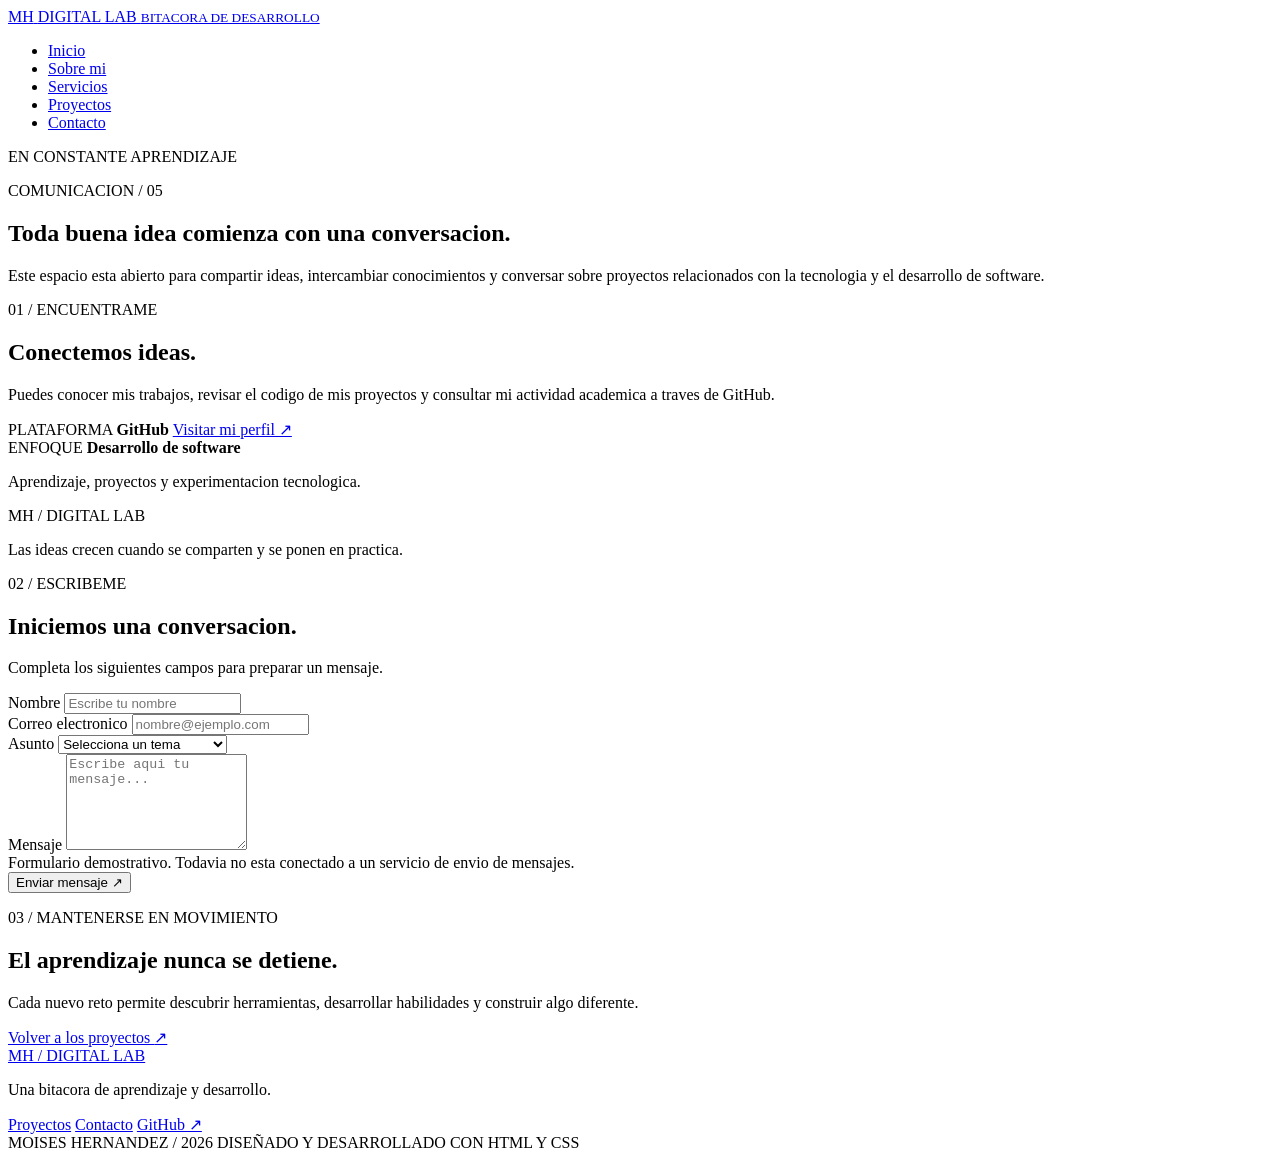
==== contacto.html @ 05d29c39 "Version inicial de MH Digital Lab" ====
<!DOCTYPE html>
<html lang="es">

<head>
    <meta charset="UTF-8">
    <meta name="viewport" content="width=device-width, initial-scale=1.0">

    <meta name="description"
        content="Contacta con Moises Hernandez y conoce su trabajo en desarrollo de software.">

    <meta name="author" content="Moises Hernandez">

    <title>Contacto | MH Digital Lab</title>

    <link rel="stylesheet" href="css/styles.css">
</head>

<body>

    <!-- ENCABEZADO -->
    <header class="site-header">

        <div class="wrap header-inner">

            <a href="index.html" id="brand" aria-label="MH Digital Lab, inicio">
                <span class="brand-mark">MH</span>

                <span class="brand-name">
                    DIGITAL LAB
                    <small>BITACORA DE DESARROLLO</small>
                </span>
            </a>

            <nav class="main-nav" aria-label="Navegacion principal">
                <ul>
                    <li><a href="index.html">Inicio</a></li>
                    <li><a href="sobre-mi.html">Sobre mi</a></li>
                    <li><a href="servicios.html">Servicios</a></li>
                    <li><a href="portafolio.html">Proyectos</a></li>
                    <li><a href="contacto.html" class="active">Contacto</a></li>
                </ul>
            </nav>

            <span class="header-status">
                <span class="status-dot"></span>
                EN CONSTANTE APRENDIZAJE
            </span>

        </div>

    </header>


    <!-- CONTENIDO PRINCIPAL -->
    <main id="contenido">


        <!-- PRESENTACION -->
        <section class="contact-hero">

            <div class="wrap">

                <p class="page-kicker">
                    COMUNICACION / 05
                </p>

                <h1>
                    Toda buena idea
                    <span>comienza con una conversacion.</span>
                </h1>

                <p>
                    Este espacio esta abierto para compartir ideas,
                    intercambiar conocimientos y conversar sobre
                    proyectos relacionados con la tecnologia
                    y el desarrollo de software.
                </p>

            </div>

        </section>


        <!-- AREA DE CONTACTO -->
        <section class="contact-main">

            <div class="wrap contact-grid">


                <!-- INFORMACION DE CONTACTO -->
                <aside class="contact-information">

                    <p class="section-index">
                        01 / ENCUENTRAME
                    </p>

                    <h2>
                        Conectemos
                        <span>ideas.</span>
                    </h2>

                    <p class="contact-description">
                        Puedes conocer mis trabajos, revisar el codigo
                        de mis proyectos y consultar mi actividad
                        academica a traves de GitHub.
                    </p>


                    <div class="contact-detail">

                        <span>PLATAFORMA</span>

                        <strong>GitHub</strong>

                        <a href="https://github.com/juanjujustu99-crypto"
                           target="_blank"
                           rel="noopener noreferrer">
                            Visitar mi perfil ↗
                        </a>

                    </div>


                    <div class="contact-detail">

                        <span>ENFOQUE</span>

                        <strong>Desarrollo de software</strong>

                        <p>
                            Aprendizaje, proyectos y experimentacion
                            tecnologica.
                        </p>

                    </div>


                    <div class="contact-separator"></div>


                    <div class="contact-note">

                        <span>MH / DIGITAL LAB</span>

                        <p>
                            Las ideas crecen cuando se comparten
                            y se ponen en practica.
                        </p>

                    </div>

                </aside>



                <!-- FORMULARIO -->
                <div class="contact-form-area">

                    <div class="form-heading">

                        <p class="section-index">
                            02 / ESCRIBEME
                        </p>

                        <h2>Iniciemos una conversacion.</h2>

                        <p>
                            Completa los siguientes campos para
                            preparar un mensaje.
                        </p>

                    </div>


                    <form class="contact-form" action="#" method="get">

                        <div class="form-row">

                            <div class="form-field">

                                <label for="nombre">
                                    Nombre
                                </label>

                                <input
                                    type="text"
                                    id="nombre"
                                    name="nombre"
                                    placeholder="Escribe tu nombre"
                                    required
                                >

                            </div>


                            <div class="form-field">

                                <label for="correo">
                                    Correo electronico
                                </label>

                                <input
                                    type="email"
                                    id="correo"
                                    name="correo"
                                    placeholder="nombre@ejemplo.com"
                                    required
                                >

                            </div>

                        </div>


                        <div class="form-field">

                            <label for="asunto">
                                Asunto
                            </label>

                            <select id="asunto" name="asunto" required>

                                <option value="" selected disabled>
                                    Selecciona un tema
                                </option>

                                <option value="Proyectos">
                                    Proyectos
                                </option>

                                <option value="Desarrollo web">
                                    Desarrollo web
                                </option>

                                <option value="Aplicaciones">
                                    Aplicaciones moviles
                                </option>

                                <option value="Colaboracion">
                                    Colaboracion academica
                                </option>

                                <option value="Otro">
                                    Otro
                                </option>

                            </select>

                        </div>


                        <div class="form-field">

                            <label for="mensaje">
                                Mensaje
                            </label>

                            <textarea
                                id="mensaje"
                                name="mensaje"
                                rows="6"
                                placeholder="Escribe aqui tu mensaje..."
                                required
                            ></textarea>

                        </div>


                        <div class="form-privacy">
                            Formulario demostrativo. Todavia no
                            esta conectado a un servicio de envio
                            de mensajes.
                        </div>


                        <button type="submit" class="form-submit">
                            Enviar mensaje
                            <span aria-hidden="true">↗</span>
                        </button>

                    </form>

                </div>

            </div>

        </section>


        <!-- CIERRE -->
        <section class="contact-closing">

            <div class="wrap contact-closing-content">

                <p class="section-index">
                    03 / MANTENERSE EN MOVIMIENTO
                </p>

                <h2>
                    El aprendizaje
                    <span>nunca se detiene.</span>
                </h2>

                <p>
                    Cada nuevo reto permite descubrir herramientas,
                    desarrollar habilidades y construir algo diferente.
                </p>

                <a href="portafolio.html" class="btn btn-dark">
                    Volver a los proyectos
                    <span aria-hidden="true">↗</span>
                </a>

            </div>

        </section>


    </main>


    <!-- PIE DE PAGINA -->
    <footer class="site-footer">

        <div class="wrap footer-content">

            <div>
                <a href="index.html" class="footer-brand">
                    MH / DIGITAL LAB
                </a>

                <p>
                    Una bitacora de aprendizaje y desarrollo.
                </p>
            </div>

            <div class="footer-links">

                <a href="portafolio.html">Proyectos</a>

                <a href="contacto.html">Contacto</a>

                <a href="https://github.com/juanjujustu99-crypto"
                   target="_blank"
                   rel="noopener noreferrer">
                    GitHub ↗
                </a>

            </div>

        </div>

        <div class="wrap footer-bottom">

            <span>MOISES HERNANDEZ / 2026</span>

            <span>DISEÑADO Y DESARROLLADO CON HTML Y CSS</span>

        </div>

    </footer>

</body>
</html>
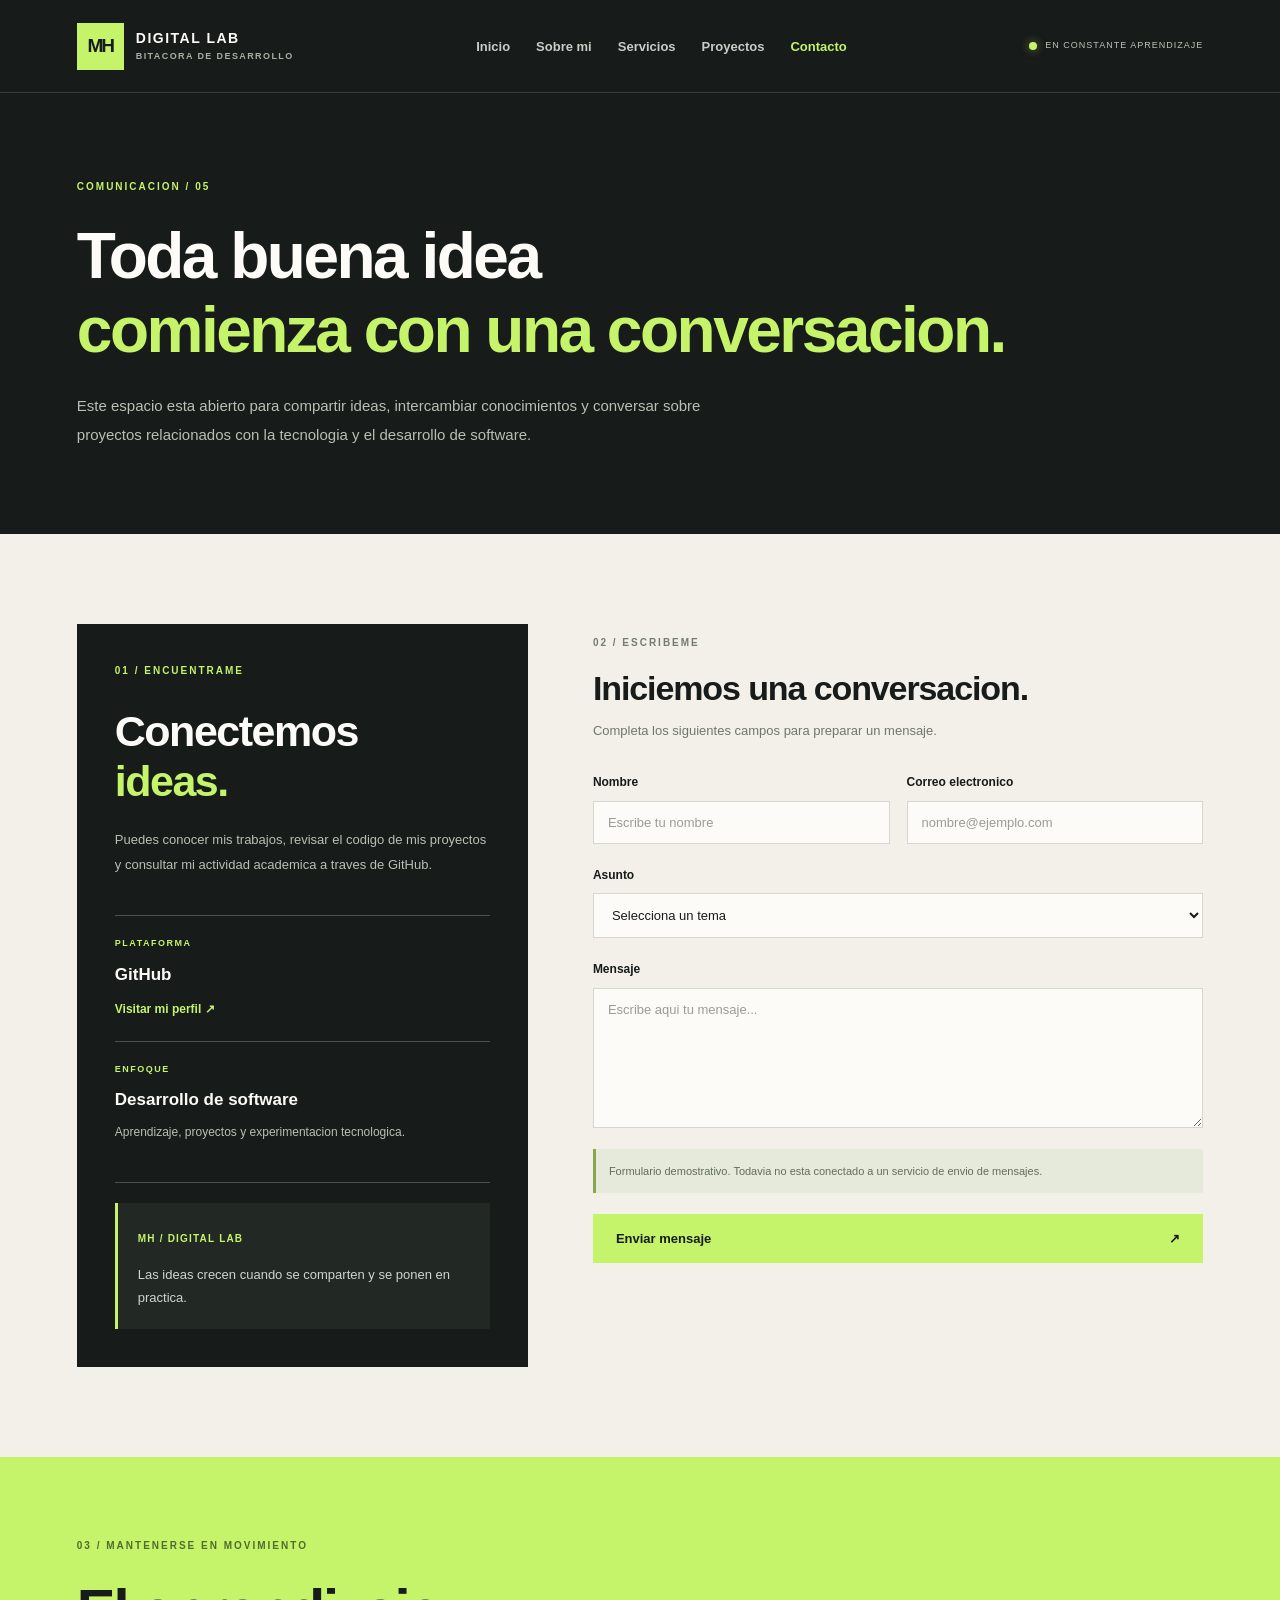
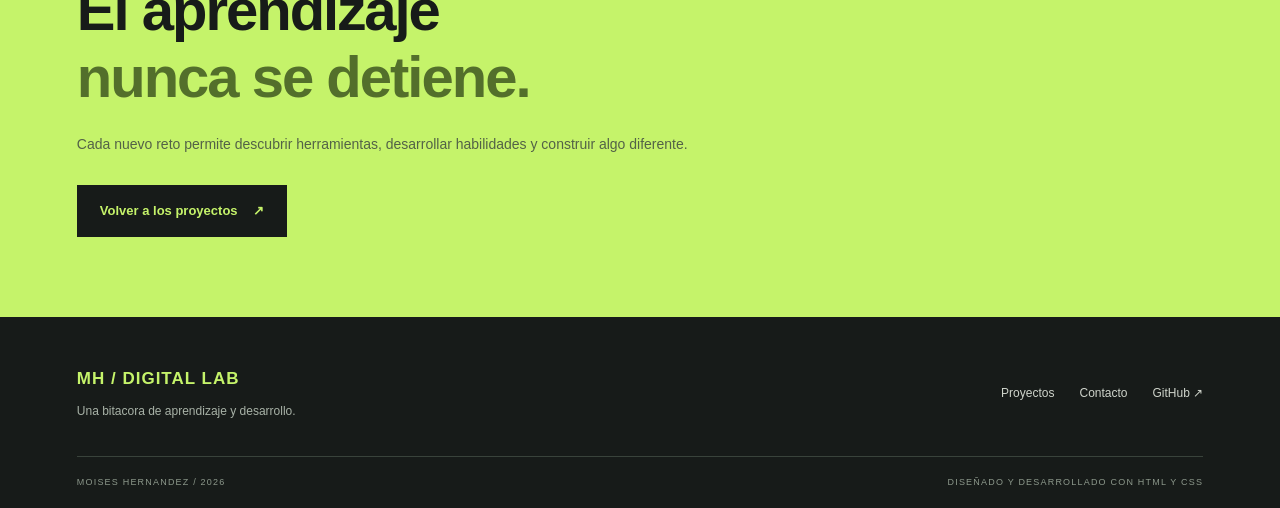
==== commit c1add8e7: "Implementa diseño responsivo y carrusel de proyectos" ====
--- a/contacto.html
+++ b/contacto.html
@@ -12,7 +12,7 @@
 
     <title>Contacto | MH Digital Lab</title>
 
-    <link rel="stylesheet" href="css/styles.css">
+    <link rel="stylesheet" href="CSS/estilos.css">
 </head>
 
 <body>
@@ -30,6 +30,18 @@
                     <small>BITACORA DE DESARROLLO</small>
                 </span>
             </a>
+            <input
+    type="checkbox"
+    id="menu-toggle"
+    class="menu-toggle-input"
+    aria-label="Abrir o cerrar menú de navegación"
+>
+
+<label
+    for="menu-toggle"
+    class="menu-toggle-button"
+    aria-hidden="true">
+</label>
 
             <nav class="main-nav" aria-label="Navegacion principal">
                 <ul>
--- a/CSS/estilos.css
+++ b/CSS/estilos.css
@@ -0,0 +1,3378 @@
+
+/* ==================================================
+   MH / DIGITAL LAB
+   Identidad visual y hoja de estilos principal
+   Autor: Moises Hernandez
+================================================== */
+
+
+/* 01. VARIABLES Y CONFIGURACION GENERAL
+-------------------------------------------------- */
+
+:root {
+    --grafito: #171B19;
+    --grafito-claro: #222925;
+    --grafito-suave: #303A33;
+
+    --marfil: #F2F0E8;
+    --blanco: #FCFBF7;
+
+    --lima: #C5F36A;
+    --naranja: #E79564;
+
+    --texto: #202820;
+    --texto-secundario: #70776E;
+    --borde: #DDDCD2;
+
+    --ancho-maximo: 1180px;
+}
+
+* {
+    margin: 0;
+    padding: 0;
+    box-sizing: border-box;
+}
+
+html {
+    scroll-behavior: smooth;
+}
+
+body {
+    font-family: "Segoe UI", Arial, sans-serif;
+    background-color: var(--marfil);
+    color: var(--texto);
+    font-size: 16px;
+    line-height: 1.7;
+}
+
+.wrap {
+    width: 88%;
+    max-width: var(--ancho-maximo);
+    margin: 0 auto;
+}
+
+a {
+    color: inherit;
+    text-decoration: none;
+}
+
+ul {
+    list-style: none;
+}
+
+img {
+    max-width: 100%;
+    display: block;
+}
+
+h1, h2, h3 {
+    line-height: 1.15;
+    font-weight: 750;
+}
+
+
+/* 02. ENCABEZADO Y MARCA PERSONAL
+-------------------------------------------------- */
+
+.site-header {
+    background-color: var(--grafito);
+    color: var(--blanco);
+    border-bottom: 1px solid #343D37;
+}
+
+.header-inner {
+    min-height: 92px;
+    display: flex;
+    align-items: center;
+    justify-content: space-between;
+    gap: 30px;
+}
+
+/* Identidad MH */
+
+#brand {
+    display: flex;
+    align-items: center;
+    gap: 12px;
+    flex-shrink: 0;
+}
+
+.brand-mark {
+    width: 47px;
+    height: 47px;
+    display: grid;
+    place-items: center;
+    background-color: var(--lima);
+    color: var(--grafito);
+    font-weight: 900;
+    font-size: 19px;
+    letter-spacing: -2px;
+}
+
+.brand-name {
+    font-size: 14px;
+    font-weight: 800;
+    letter-spacing: 1.5px;
+    line-height: 1.3;
+}
+
+.brand-name small {
+    display: block;
+    color: #A6B0A5;
+    font-size: 9px;
+    letter-spacing: 1.4px;
+    margin-top: 4px;
+}
+
+/* Navegacion */
+
+.main-nav ul {
+    display: flex;
+    flex-wrap: wrap;
+    gap: 26px;
+}
+
+.main-nav a {
+    color: #C8CEC7;
+    font-size: 13px;
+    font-weight: 600;
+    transition: color 0.25s ease;
+}
+
+.main-nav a:hover,
+.main-nav a.active {
+    color: var(--lima);
+}
+
+.header-status {
+    color: #BAC3B9;
+    font-size: 9px;
+    letter-spacing: 1px;
+    display: flex;
+    align-items: center;
+    gap: 8px;
+    white-space: nowrap;
+}
+
+.status-dot {
+    width: 8px;
+    height: 8px;
+    border-radius: 50%;
+    background-color: var(--lima);
+    box-shadow: 0 0 10px rgba(197, 243, 106, 0.5);
+}
+
+
+/* 03. PRESENTACION PRINCIPAL
+-------------------------------------------------- */
+
+.hero {
+    padding: 100px 0 110px;
+    overflow: hidden;
+}
+
+.hero-grid {
+    display: grid;
+    grid-template-columns: 1.08fr 0.92fr;
+    align-items: center;
+    gap: 75px;
+}
+
+.eyebrow,
+.section-index {
+    display: flex;
+    align-items: center;
+    gap: 12px;
+    color: #727C6F;
+    font-size: 10px;
+    font-weight: 800;
+    letter-spacing: 2px;
+}
+
+.eyebrow {
+    margin-bottom: 28px;
+}
+
+.eyebrow-line {
+    width: 30px;
+    height: 2px;
+    background-color: #8BAB46;
+}
+
+.hero-copy h1 {
+    color: var(--grafito);
+    font-size: clamp(48px, 5.4vw, 72px);
+    letter-spacing: -3.5px;
+    max-width: 620px;
+    margin-bottom: 28px;
+}
+
+.hero-copy h1 span {
+    display: block;
+    color: #789C39;
+}
+
+.hero-description {
+    max-width: 520px;
+    color: var(--texto-secundario);
+    font-size: 16px;
+    line-height: 1.9;
+}
+
+.hero-actions {
+    display: flex;
+    flex-wrap: wrap;
+    align-items: center;
+    gap: 15px;
+    margin-top: 35px;
+}
+
+/* Botones generales */
+
+.btn {
+    display: inline-flex;
+    align-items: center;
+    justify-content: center;
+    gap: 15px;
+    padding: 14px 22px;
+    font-size: 13px;
+    font-weight: 750;
+    transition: all 0.25s ease;
+}
+
+.btn-primary {
+    background-color: var(--lima);
+    color: var(--grafito);
+    border: 1px solid var(--lima);
+}
+
+.btn-primary:hover {
+    background-color: var(--grafito);
+    color: var(--lima);
+    transform: translateY(-3px);
+    box-shadow: 0 9px 20px rgba(23, 27, 25, 0.15);
+}
+
+.btn-secondary {
+    border: 1px solid #B8BBAE;
+    color: var(--grafito);
+}
+
+.btn-secondary:hover {
+    background-color: var(--grafito);
+    border-color: var(--grafito);
+    color: var(--blanco);
+    transform: translateY(-3px);
+}
+
+.btn-dark {
+    background-color: var(--grafito);
+    color: var(--lima);
+    border: 1px solid var(--grafito);
+}
+
+.btn-dark:hover {
+    background-color: var(--lima);
+    border-color: var(--lima);
+    color: var(--grafito);
+    transform: translateY(-3px);
+}
+
+.hero-note {
+    margin-top: 42px;
+    color: #858C80;
+    font-size: 10px;
+    font-weight: 750;
+    letter-spacing: 1.3px;
+}
+
+.note-symbol {
+    color: #83A641;
+    font-size: 17px;
+    margin-right: 7px;
+}
+
+
+/* 04. PANEL VISUAL TIPO TERMINAL
+-------------------------------------------------- */
+
+.lab-panel {
+    background-color: var(--grafito);
+    color: var(--blanco);
+    box-shadow: 18px 20px 0 #D6D7CA;
+    border: 1px solid #303A33;
+    transform: rotate(1deg);
+}
+
+/* Barra superior del panel */
+
+.panel-top {
+    height: 47px;
+    padding: 0 19px;
+    display: flex;
+    align-items: center;
+    justify-content: space-between;
+    gap: 12px;
+    color: #9BA99B;
+    border-bottom: 1px solid #39433B;
+    font-size: 9px;
+    letter-spacing: 1.5px;
+}
+
+.window-controls {
+    display: flex;
+    gap: 6px;
+}
+
+.window-controls span {
+    width: 8px;
+    height: 8px;
+    border-radius: 50%;
+    background-color: #7F8A7F;
+}
+
+.window-controls span:first-child {
+    background-color: var(--naranja);
+}
+
+.window-controls span:nth-child(2) {
+    background-color: var(--lima);
+}
+
+/* Contenido interno */
+
+.panel-content {
+    padding: 30px 32px;
+}
+
+.terminal-label {
+    color: var(--lima);
+    font-size: 9px;
+    letter-spacing: 2px;
+    font-weight: 800;
+    margin-bottom: 20px;
+}
+
+.panel-content h2 {
+    color: var(--blanco);
+    font-size: 29px;
+    line-height: 1.4;
+}
+
+.panel-content h2 span {
+    color: var(--lima);
+    display: block;
+}
+
+.terminal-divider {
+    width: 100%;
+    height: 1px;
+    background-color: #3A443D;
+    margin: 24px 0;
+}
+
+.terminal-data {
+    display: grid;
+    gap: 15px;
+}
+
+.terminal-data p {
+    display: flex;
+    flex-direction: column;
+    gap: 2px;
+    margin: 0;
+}
+
+.terminal-data span {
+    color: #9AA79A;
+    font-size: 9px;
+    letter-spacing: 1.4px;
+}
+
+.terminal-data strong {
+    color: #EDF0E9;
+    font-size: 12px;
+    font-weight: 600;
+}
+
+.code-preview {
+    margin-top: 27px;
+    padding: 15px;
+    background-color: #202923;
+    border-left: 3px solid var(--lima);
+}
+
+.code-preview p {
+    color: #DEE7D9;
+    font-family: Consolas, monospace;
+    font-size: 11px;
+    line-height: 1.8;
+    margin: 0;
+}
+
+.code-number {
+    color: #889886;
+    margin-right: 9px;
+}
+
+/* Tecnologias del panel */
+
+.panel-bottom {
+    padding: 17px 25px;
+    border-top: 1px solid #39433B;
+}
+
+.panel-bottom > span {
+    display: block;
+    color: #91A092;
+    font-size: 9px;
+    letter-spacing: 1.3px;
+    margin-bottom: 12px;
+}
+
+.technology-tags {
+    display: flex;
+    flex-wrap: wrap;
+    gap: 8px;
+}
+
+.technology-tags span {
+    color: var(--grafito);
+    background-color: var(--lima);
+    padding: 5px 9px;
+    font-size: 9px;
+    font-weight: 900;
+    letter-spacing: 1px;
+}
+
+
+/* 05. DECLARACION PERSONAL
+-------------------------------------------------- */
+
+.statement {
+    background-color: var(--grafito);
+    color: var(--blanco);
+    padding: 85px 0;
+}
+
+.statement .section-index {
+    color: var(--lima);
+    margin-bottom: 35px;
+}
+
+.statement h2 {
+    max-width: 970px;
+    font-size: clamp(34px, 4.5vw, 56px);
+    letter-spacing: -1.8px;
+    line-height: 1.25;
+}
+
+.statement h2 span {
+    color: var(--lima);
+}
+
+.statement-content > p:last-child {
+    color: #B7C0B5;
+    max-width: 620px;
+    margin-top: 25px;
+    font-size: 15px;
+}
+
+
+/* 06. AREAS DE EXPLORACION
+-------------------------------------------------- */
+
+.interests {
+    padding: 100px 0;
+    background-color: var(--marfil);
+}
+
+.section-heading {
+    display: flex;
+    justify-content: space-between;
+    align-items: end;
+    gap: 35px;
+    margin-bottom: 45px;
+}
+
+.section-heading .section-index {
+    margin-bottom: 17px;
+}
+
+.section-heading h2 {
+    color: var(--grafito);
+    font-size: 42px;
+    letter-spacing: -1.5px;
+}
+
+.heading-description {
+    max-width: 370px;
+    color: var(--texto-secundario);
+    font-size: 14px;
+    margin: 0;
+}
+
+/* Tarjetas */
+
+.interest-grid {
+    display: grid;
+    grid-template-columns: repeat(3, 1fr);
+    gap: 18px;
+}
+
+.interest-card {
+    min-height: 310px;
+    background-color: var(--blanco);
+    border: 1px solid var(--borde);
+    padding: 28px;
+    transition: all 0.3s ease;
+}
+
+.interest-card:hover {
+    transform: translateY(-7px);
+    border-color: #93B64D;
+    box-shadow: 0 15px 30px rgba(23, 27, 25, 0.08);
+}
+
+.card-top {
+    display: flex;
+    justify-content: space-between;
+    align-items: center;
+    margin-bottom: 38px;
+}
+
+.card-top > span:first-child {
+    color: #849074;
+    font-size: 11px;
+    font-weight: 800;
+    letter-spacing: 1.5px;
+}
+
+.card-symbol {
+    color: #72923D;
+    font-family: Consolas, monospace;
+    font-size: 23px;
+    font-weight: bold;
+}
+
+.interest-card h3 {
+    color: var(--grafito);
+    font-size: 21px;
+    margin-bottom: 14px;
+}
+
+.interest-card p {
+    color: var(--texto-secundario);
+    font-size: 13px;
+    line-height: 1.8;
+    margin-bottom: 25px;
+}
+
+.card-tags {
+    display: flex;
+    flex-wrap: wrap;
+    gap: 7px;
+}
+
+.card-tags span {
+    padding: 5px 8px;
+    background-color: #EFF2E7;
+    color: #536A35;
+    font-size: 9px;
+    font-weight: 800;
+    letter-spacing: 0.7px;
+}
+
+
+/* 07. CIERRE Y LLAMADA A LA ACCION
+-------------------------------------------------- */
+
+.closing {
+    padding: 85px 0;
+    background-color: var(--lima);
+}
+
+.closing .section-index {
+    color: #526B2D;
+    margin-bottom: 25px;
+}
+
+.closing h2 {
+    max-width: 750px;
+    color: var(--grafito);
+    font-size: clamp(38px, 5vw, 60px);
+    letter-spacing: -2px;
+}
+
+.closing h2 span {
+    display: block;
+    color: #536F2B;
+}
+
+.closing-content > p:not(.section-index) {
+    color: #536247;
+    font-size: 15px;
+    margin: 22px 0 30px;
+}
+
+.closing .btn {
+    margin-top: 5px;
+}
+
+
+/* 08. PIE DE PAGINA
+-------------------------------------------------- */
+
+.site-footer {
+    padding-top: 48px;
+    background-color: var(--grafito);
+    color: var(--blanco);
+}
+
+.footer-content {
+    display: flex;
+    justify-content: space-between;
+    align-items: center;
+    gap: 25px;
+    padding-bottom: 35px;
+}
+
+.footer-brand {
+    color: var(--lima);
+    font-size: 17px;
+    font-weight: 900;
+    letter-spacing: 1px;
+}
+
+.footer-content p {
+    color: #A8B2A7;
+    font-size: 12px;
+    margin-top: 7px;
+}
+
+.footer-links {
+    display: flex;
+    flex-wrap: wrap;
+    gap: 25px;
+}
+
+.footer-links a {
+    color: #CFD4CB;
+    font-size: 12px;
+    transition: color 0.25s ease;
+}
+
+.footer-links a:hover {
+    color: var(--lima);
+}
+
+.footer-bottom {
+    padding: 18px 0;
+    display: flex;
+    justify-content: space-between;
+    gap: 15px;
+    border-top: 1px solid #39433B;
+    color: #8D998C;
+    font-size: 9px;
+    letter-spacing: 1.2px;
+}
+
+
+/* 09. ACCESIBILIDAD
+-------------------------------------------------- */
+
+a:focus-visible {
+    outline: 3px solid #769D37;
+    outline-offset: 5px;
+}
+
+@media (prefers-reduced-motion: reduce) {
+
+    html {
+        scroll-behavior: auto;
+    }
+
+    *,
+    *::before,
+    *::after {
+        transition-duration: 0.01ms !important;
+        animation-duration: 0.01ms !important;
+    }
+
+}
+
+
+/* 10. ADAPTACION A TABLET
+-------------------------------------------------- */
+
+@media (max-width: 1000px) {
+
+    .header-inner {
+        flex-wrap: wrap;
+        justify-content: center;
+        padding: 18px 0;
+    }
+
+    .main-nav ul {
+        justify-content: center;
+        gap: 16px;
+    }
+
+    .header-status {
+        display: none;
+    }
+
+    .hero-grid {
+        gap: 40px;
+    }
+
+    .interest-grid {
+        grid-template-columns: repeat(2, 1fr);
+    }
+
+}
+
+
+/* 11. ADAPTACION A MOVILES
+-------------------------------------------------- */
+
+@media (max-width: 700px) {
+
+    .wrap {
+        width: 91%;
+    }
+
+    .header-inner {
+        gap: 18px;
+    }
+
+    .main-nav ul {
+        gap: 12px 18px;
+    }
+
+    .main-nav a {
+        font-size: 12px;
+    }
+
+    .hero {
+        padding: 70px 0 85px;
+    }
+
+    .hero-grid {
+        grid-template-columns: 1fr;
+        gap: 55px;
+    }
+
+    .hero-copy h1 {
+        font-size: 48px;
+        letter-spacing: -2px;
+    }
+
+    .lab-panel {
+        max-width: 500px;
+        width: 100%;
+        margin: 0 auto;
+    }
+
+    .statement {
+        padding: 65px 0;
+    }
+
+    .interests {
+        padding: 70px 0;
+    }
+
+    .section-heading {
+        flex-direction: column;
+        align-items: start;
+    }
+
+    .section-heading h2 {
+        font-size: 35px;
+    }
+
+    .interest-grid {
+        grid-template-columns: 1fr;
+    }
+
+    .interest-card {
+        min-height: auto;
+    }
+
+    .closing {
+        padding: 65px 0;
+    }
+
+    .footer-content,
+    .footer-bottom {
+        flex-direction: column;
+        align-items: flex-start;
+    }
+
+}
+
+/* ==================================================
+   MH / DIGITAL LAB
+   PAGINA: SOBRE MI
+================================================== */
+
+
+/* 12. ENCABEZADO INTERIOR
+-------------------------------------------------- */
+
+.page-hero {
+    background-color: var(--grafito);
+    color: var(--blanco);
+    padding: 85px 0;
+    overflow: hidden;
+}
+
+.page-hero-grid {
+    display: grid;
+    grid-template-columns: 1.1fr 0.9fr;
+    align-items: center;
+    gap: 75px;
+}
+
+.page-kicker {
+    color: var(--lima);
+    font-size: 10px;
+    font-weight: 800;
+    letter-spacing: 2px;
+    margin-bottom: 25px;
+}
+
+.page-hero-copy h1 {
+    max-width: 650px;
+    font-size: clamp(40px, 5vw, 63px);
+    letter-spacing: -2.5px;
+    color: var(--blanco);
+}
+
+.page-hero-copy h1 span {
+    display: block;
+    color: var(--lima);
+}
+
+.page-lead {
+    max-width: 560px;
+    color: #B7C0B5;
+    font-size: 15px;
+    margin-top: 25px;
+    line-height: 1.9;
+}
+
+
+/* 13. TARJETA DE IDENTIDAD
+-------------------------------------------------- */
+
+.profile-stamp {
+    min-height: 250px;
+    padding: 25px;
+    background-color: var(--grafito-claro);
+    border: 1px solid #485248;
+    display: flex;
+    flex-direction: column;
+    justify-content: space-between;
+    position: relative;
+}
+
+.profile-stamp::before {
+    content: "";
+    position: absolute;
+    top: -10px;
+    right: -10px;
+    width: 65px;
+    height: 65px;
+    border-top: 4px solid var(--lima);
+    border-right: 4px solid var(--lima);
+}
+
+.stamp-top,
+.stamp-bottom {
+    display: flex;
+    justify-content: space-between;
+    gap: 10px;
+    color: #AAB5A8;
+    font-size: 9px;
+    letter-spacing: 1.5px;
+    font-weight: 700;
+}
+
+.stamp-main {
+    display: flex;
+    align-items: center;
+    gap: 22px;
+}
+
+.stamp-initials {
+    color: var(--grafito);
+    background-color: var(--lima);
+    width: 105px;
+    height: 105px;
+    display: grid;
+    place-items: center;
+    font-weight: 900;
+    font-size: 42px;
+    letter-spacing: -4px;
+}
+
+.stamp-main p {
+    color: var(--blanco);
+    font-size: 14px;
+    font-weight: 800;
+    letter-spacing: 1px;
+    margin-bottom: 5px;
+}
+
+.stamp-main div > span {
+    color: var(--lima);
+    font-size: 9px;
+    letter-spacing: 1.2px;
+}
+
+
+/* 14. PRESENTACION PERSONAL
+-------------------------------------------------- */
+
+.about-introduction {
+    padding: 95px 0;
+    background-color: var(--blanco);
+}
+
+.about-intro-grid {
+    display: grid;
+    grid-template-columns: 0.8fr 1.2fr;
+    gap: 90px;
+}
+
+.about-side .section-index {
+    margin-bottom: 25px;
+}
+
+.about-side h2 {
+    max-width: 390px;
+    color: var(--grafito);
+    font-size: 42px;
+    letter-spacing: -1.5px;
+}
+
+.about-description {
+    padding-top: 5px;
+}
+
+.about-highlight {
+    color: #536F2B;
+    font-size: 21px;
+    line-height: 1.6;
+    font-weight: 700;
+    margin-bottom: 22px;
+}
+
+.about-description p:not(.about-highlight) {
+    color: var(--texto-secundario);
+    font-size: 14px;
+    line-height: 1.95;
+    margin-bottom: 18px;
+}
+
+
+/* 15. RECORRIDO ACADEMICO
+-------------------------------------------------- */
+
+.learning-section {
+    padding: 95px 0;
+    background-color: var(--marfil);
+}
+
+.learning-section .section-heading {
+    margin-bottom: 55px;
+}
+
+.learning-path {
+    border-top: 1px solid var(--borde);
+}
+
+.path-item {
+    display: grid;
+    grid-template-columns: 90px 1fr;
+    gap: 25px;
+    padding: 35px 15px;
+    border-bottom: 1px solid var(--borde);
+    transition: background-color 0.3s ease;
+}
+
+.path-item:hover {
+    background-color: #EAEDE2;
+}
+
+.path-number {
+    color: #8EAA59;
+    font-size: 32px;
+    font-weight: 900;
+    letter-spacing: -2px;
+}
+
+.path-content {
+    max-width: 850px;
+}
+
+.path-meta {
+    display: flex;
+    flex-wrap: wrap;
+    gap: 12px;
+    margin-bottom: 15px;
+}
+
+.path-meta span {
+    color: #72845B;
+    font-size: 9px;
+    font-weight: 900;
+    letter-spacing: 1.5px;
+}
+
+.path-content h3 {
+    color: var(--grafito);
+    font-size: 25px;
+    margin-bottom: 13px;
+}
+
+.path-content p {
+    max-width: 760px;
+    color: var(--texto-secundario);
+    font-size: 14px;
+    line-height: 1.9;
+    margin-bottom: 20px;
+}
+
+
+/* 16. FORMA DE TRABAJO
+-------------------------------------------------- */
+
+.work-method {
+    background-color: var(--grafito);
+    padding: 90px 0;
+    color: var(--blanco);
+}
+
+.work-method .section-index {
+    color: var(--lima);
+    margin-bottom: 25px;
+}
+
+.work-method h2 {
+    color: var(--blanco);
+    font-size: 39px;
+    max-width: 650px;
+    letter-spacing: -1px;
+    margin-bottom: 45px;
+}
+
+.method-grid {
+    display: grid;
+    grid-template-columns: repeat(3, 1fr);
+    gap: 18px;
+}
+
+.method-card {
+    border: 1px solid #485248;
+    padding: 28px;
+    min-height: 220px;
+    transition: border-color 0.3s ease,
+                transform 0.3s ease;
+}
+
+.method-card:hover {
+    border-color: var(--lima);
+    transform: translateY(-5px);
+}
+
+.method-card > span {
+    color: var(--lima);
+    font-size: 10px;
+    font-weight: 800;
+    letter-spacing: 1.5px;
+}
+
+.method-card h3 {
+    margin-top: 28px;
+    margin-bottom: 14px;
+    color: var(--blanco);
+    font-size: 19px;
+}
+
+.method-card p {
+    color: #B7C0B5;
+    font-size: 13px;
+    line-height: 1.8;
+}
+
+
+/* 17. HERRAMIENTAS Y TECNOLOGIAS
+-------------------------------------------------- */
+
+.tools-section {
+    background-color: #E9ECE2;
+    padding: 75px 0;
+}
+
+.tools-content {
+    display: grid;
+    grid-template-columns: 0.8fr 1.2fr;
+    gap: 70px;
+    align-items: center;
+}
+
+.tools-content h2 {
+    color: var(--grafito);
+    font-size: 32px;
+    margin-top: 20px;
+}
+
+.tools-list {
+    display: flex;
+    flex-wrap: wrap;
+    gap: 12px;
+}
+
+.tools-list span {
+    padding: 12px 17px;
+    background-color: var(--blanco);
+    border: 1px solid #D4D9CC;
+    color: #47583B;
+    font-size: 11px;
+    font-weight: 800;
+    letter-spacing: 1px;
+    transition: all 0.25s ease;
+}
+
+.tools-list span:hover {
+    background-color: var(--grafito);
+    border-color: var(--grafito);
+    color: var(--lima);
+}
+
+
+/* 18. CIERRE DE LA PAGINA SOBRE MI
+-------------------------------------------------- */
+
+.about-closing {
+    background-color: var(--lima);
+    padding: 80px 0;
+}
+
+.about-closing .section-index {
+    color: #526B2D;
+    margin-bottom: 25px;
+}
+
+.about-closing h2 {
+    max-width: 750px;
+    color: var(--grafito);
+    font-size: clamp(39px, 5vw, 58px);
+    letter-spacing: -2px;
+}
+
+.about-closing h2 span {
+    display: block;
+    color: #536F2B;
+}
+
+.about-closing-content > p:not(.section-index) {
+    max-width: 600px;
+    color: #536247;
+    margin: 22px 0 25px;
+    font-size: 14px;
+}
+
+
+/* 19. ADAPTACION RESPONSIVE
+-------------------------------------------------- */
+
+@media (max-width: 1000px) {
+
+    .page-hero-grid {
+        gap: 40px;
+    }
+
+    .about-intro-grid,
+    .tools-content {
+        gap: 40px;
+    }
+
+}
+
+@media (max-width: 700px) {
+
+    .page-hero {
+        padding: 65px 0;
+    }
+
+    .page-hero-grid {
+        grid-template-columns: 1fr;
+        gap: 45px;
+    }
+
+    .page-hero-copy h1 {
+        font-size: 43px;
+    }
+
+    .profile-stamp {
+        min-height: 220px;
+    }
+
+    .about-introduction,
+    .learning-section {
+        padding: 65px 0;
+    }
+
+    .about-intro-grid {
+        grid-template-columns: 1fr;
+        gap: 30px;
+    }
+
+    .about-side h2 {
+        font-size: 35px;
+    }
+
+    .path-item {
+        grid-template-columns: 48px 1fr;
+        gap: 12px;
+        padding: 28px 5px;
+    }
+
+    .path-number {
+        font-size: 25px;
+    }
+
+    .path-content h3 {
+        font-size: 21px;
+    }
+
+    .work-method {
+        padding: 65px 0;
+    }
+
+    .work-method h2 {
+        font-size: 32px;
+    }
+
+    .method-grid {
+        grid-template-columns: 1fr;
+    }
+
+    .method-card {
+        min-height: auto;
+    }
+
+    .tools-content {
+        grid-template-columns: 1fr;
+    }
+
+    .tools-content h2 {
+        font-size: 28px;
+    }
+
+    .about-closing {
+        padding: 65px 0;
+    }
+
+}
+
+/* ==================================================
+   MH / DIGITAL LAB
+   PAGINA: SERVICIOS
+================================================== */
+
+
+/* 20. PRESENTACION DE SERVICIOS
+-------------------------------------------------- */
+
+.services-hero {
+    background-color: var(--grafito);
+    color: var(--blanco);
+    padding: 90px 0;
+}
+
+.services-hero-content {
+    display: grid;
+    grid-template-columns: 1.2fr 0.8fr;
+    align-items: center;
+    gap: 85px;
+}
+
+.services-hero-text h1 {
+    color: var(--blanco);
+    font-size: clamp(43px, 5vw, 65px);
+    letter-spacing: -2.5px;
+    line-height: 1.15;
+}
+
+.services-hero-text h1 span {
+    display: block;
+    color: var(--lima);
+}
+
+.services-hero-text > p:last-child {
+    max-width: 600px;
+    color: #B7C0B5;
+    font-size: 15px;
+    line-height: 1.9;
+    margin-top: 26px;
+}
+
+/* Manifiesto */
+
+.services-manifesto {
+    padding: 32px;
+    border-left: 3px solid var(--lima);
+    background-color: var(--grafito-claro);
+}
+
+.manifesto-index {
+    display: block;
+    color: var(--lima);
+    font-size: 10px;
+    font-weight: 800;
+    letter-spacing: 1.6px;
+    margin-bottom: 28px;
+}
+
+.services-manifesto p {
+    color: var(--blanco);
+    font-size: 22px;
+    font-weight: 650;
+    line-height: 1.6;
+}
+
+.manifesto-line {
+    height: 1px;
+    width: 100%;
+    background-color: #485248;
+    margin: 25px 0 17px;
+}
+
+.manifesto-bottom {
+    color: #9AA79A;
+    font-size: 9px;
+    font-weight: 800;
+    letter-spacing: 1px;
+}
+
+
+/* 21. CATALOGO DE AREAS
+-------------------------------------------------- */
+
+.services-catalog {
+    background-color: var(--marfil);
+    padding: 100px 0;
+}
+
+.services-heading {
+    display: flex;
+    justify-content: space-between;
+    align-items: end;
+    gap: 35px;
+    margin-bottom: 50px;
+}
+
+.services-heading .section-index {
+    margin-bottom: 18px;
+}
+
+.services-heading h2 {
+    color: var(--grafito);
+    font-size: 42px;
+    letter-spacing: -1.5px;
+}
+
+.services-heading > p {
+    max-width: 350px;
+    color: var(--texto-secundario);
+    font-size: 14px;
+    margin: 0;
+}
+
+.service-list {
+    border-top: 1px solid #CFCFC2;
+}
+
+.service-row {
+    display: grid;
+    grid-template-columns: 135px 1fr 45px;
+    align-items: center;
+    gap: 30px;
+    padding: 38px 20px;
+    border-bottom: 1px solid #CFCFC2;
+    transition: background-color 0.3s ease,
+                padding 0.3s ease;
+}
+
+.service-row:hover {
+    background-color: #E8EDE0;
+    padding-left: 30px;
+}
+
+.service-identity {
+    display: flex;
+    flex-direction: column;
+    gap: 12px;
+}
+
+.service-number {
+    color: #829D50;
+    font-size: 13px;
+    font-weight: 900;
+    letter-spacing: 2px;
+}
+
+.service-symbol {
+    color: var(--grafito);
+    font-size: 30px;
+    font-family: Consolas, monospace;
+    font-weight: 800;
+}
+
+.service-information {
+    max-width: 760px;
+}
+
+.service-category {
+    color: #799444;
+    font-size: 9px;
+    font-weight: 900;
+    letter-spacing: 1.6px;
+}
+
+.service-information h3 {
+    color: var(--grafito);
+    font-size: 27px;
+    margin: 11px 0 13px;
+}
+
+.service-information p {
+    color: var(--texto-secundario);
+    font-size: 14px;
+    line-height: 1.9;
+    margin-bottom: 20px;
+}
+
+.service-skills {
+    display: flex;
+    flex-wrap: wrap;
+    gap: 8px;
+}
+
+.service-skills span {
+    background-color: #DCE4CF;
+    color: #52683A;
+    padding: 6px 10px;
+    font-size: 9px;
+    font-weight: 850;
+    letter-spacing: 0.7px;
+}
+
+.service-arrow {
+    color: #7B9C43;
+    font-size: 30px;
+    font-weight: 400;
+    text-align: right;
+    transition: transform 0.3s ease;
+}
+
+.service-row:hover .service-arrow {
+    transform: translate(4px, -4px);
+}
+
+
+/* 22. METODOLOGIA DE TRABAJO
+-------------------------------------------------- */
+
+.services-method {
+    background-color: var(--grafito);
+    color: var(--blanco);
+    padding: 95px 0;
+}
+
+.method-heading {
+    max-width: 700px;
+    margin-bottom: 55px;
+}
+
+.method-heading .section-index {
+    color: var(--lima);
+    margin-bottom: 23px;
+}
+
+.method-heading h2 {
+    color: var(--blanco);
+    font-size: 44px;
+    letter-spacing: -1.5px;
+}
+
+.method-heading h2 span {
+    display: block;
+    color: var(--lima);
+}
+
+.method-heading > p:last-child {
+    color: #ABB6AA;
+    max-width: 570px;
+    font-size: 14px;
+    margin-top: 23px;
+}
+
+.method-flow {
+    display: grid;
+    grid-template-columns: 1fr 30px 1fr 30px 1fr 30px 1fr;
+    align-items: center;
+    gap: 12px;
+}
+
+.flow-step {
+    min-height: 230px;
+    padding: 22px;
+    border: 1px solid #485248;
+    transition: border-color 0.3s ease,
+                transform 0.3s ease;
+}
+
+.flow-step:hover {
+    border-color: var(--lima);
+    transform: translateY(-5px);
+}
+
+.flow-index {
+    display: inline-block;
+    color: var(--lima);
+    font-size: 24px;
+    font-weight: 900;
+    margin-bottom: 28px;
+}
+
+.flow-step h3 {
+    color: var(--blanco);
+    font-size: 17px;
+    margin-bottom: 12px;
+}
+
+.flow-step p {
+    color: #AAB5A8;
+    font-size: 12px;
+    line-height: 1.8;
+}
+
+.flow-connector {
+    color: var(--lima);
+    font-size: 21px;
+    text-align: center;
+}
+
+
+/* 23. ENTORNO DE DESARROLLO
+-------------------------------------------------- */
+
+.services-tools {
+    padding: 95px 0;
+    background-color: #E9ECE2;
+}
+
+.services-tools-grid {
+    display: grid;
+    grid-template-columns: 0.9fr 1.1fr;
+    gap: 75px;
+    align-items: center;
+}
+
+.services-tools-grid h2 {
+    color: var(--grafito);
+    font-size: 39px;
+    letter-spacing: -1.3px;
+    margin: 20px 0;
+}
+
+.services-tools-grid > div:first-child > p:last-child {
+    color: var(--texto-secundario);
+    font-size: 14px;
+    line-height: 1.9;
+}
+
+/* Panel de herramientas */
+
+.environment-panel {
+    background-color: var(--grafito);
+    color: var(--blanco);
+    padding: 25px 30px;
+    box-shadow: 12px 12px 0 #D1D5C8;
+}
+
+.environment-header {
+    display: flex;
+    justify-content: space-between;
+    gap: 15px;
+    color: var(--lima);
+    font-size: 9px;
+    font-weight: 800;
+    letter-spacing: 1.5px;
+    padding-bottom: 20px;
+    border-bottom: 1px solid #485248;
+}
+
+.environment-item {
+    display: grid;
+    grid-template-columns: 35px 1fr;
+    align-items: center;
+    column-gap: 12px;
+    padding: 17px 0;
+    border-bottom: 1px solid #39433B;
+}
+
+.environment-item:last-child {
+    border-bottom: none;
+}
+
+.environment-item > span {
+    grid-row: span 2;
+    color: var(--lima);
+    font-size: 12px;
+    font-weight: 900;
+}
+
+.environment-item strong {
+    color: var(--blanco);
+    font-size: 13px;
+}
+
+.environment-item small {
+    color: #99A699;
+    font-size: 9px;
+    letter-spacing: 1.2px;
+}
+
+
+/* 24. CIERRE DE SERVICIOS
+-------------------------------------------------- */
+
+.services-closing {
+    background-color: var(--lima);
+    padding: 85px 0;
+}
+
+.services-closing .section-index {
+    color: #536E2D;
+    margin-bottom: 24px;
+}
+
+.services-closing h2 {
+    max-width: 900px;
+    color: var(--grafito);
+    font-size: clamp(38px, 5vw, 58px);
+    letter-spacing: -2px;
+}
+
+.services-closing h2 span {
+    display: block;
+    color: #526D2C;
+}
+
+.services-closing-content > p:not(.section-index) {
+    color: #536247;
+    font-size: 14px;
+    max-width: 650px;
+    margin: 25px 0;
+}
+
+.closing-actions {
+    display: flex;
+    flex-wrap: wrap;
+    align-items: center;
+    gap: 25px;
+}
+
+.services-text-link {
+    color: var(--grafito);
+    font-size: 13px;
+    font-weight: 800;
+    transition: transform 0.25s ease;
+}
+
+.services-text-link:hover {
+    transform: translateX(5px);
+}
+
+
+/* 25. RESPONSIVE - SERVICIOS
+-------------------------------------------------- */
+
+@media (max-width: 1000px) {
+
+    .services-hero-content {
+        gap: 45px;
+    }
+
+    .services-tools-grid {
+        gap: 40px;
+    }
+
+    .method-flow {
+        grid-template-columns: repeat(2, 1fr);
+        gap: 18px;
+    }
+
+    .flow-connector {
+        display: none;
+    }
+
+}
+
+@media (max-width: 700px) {
+
+    .services-hero {
+        padding: 65px 0;
+    }
+
+    .services-hero-content {
+        grid-template-columns: 1fr;
+        gap: 35px;
+    }
+
+    .services-hero-text h1 {
+        font-size: 43px;
+    }
+
+    .services-manifesto {
+        padding: 25px;
+    }
+
+    .services-heading {
+        flex-direction: column;
+        align-items: flex-start;
+    }
+
+    .services-heading h2 {
+        font-size: 34px;
+    }
+
+    .service-row {
+        grid-template-columns: 55px 1fr 20px;
+        gap: 12px;
+        padding: 28px 5px;
+    }
+
+    .service-symbol {
+        font-size: 22px;
+    }
+
+    .service-information h3 {
+        font-size: 21px;
+    }
+
+    .service-information p {
+        font-size: 13px;
+    }
+
+    .service-arrow {
+        font-size: 22px;
+    }
+
+    .services-method {
+        padding: 70px 0;
+    }
+
+    .method-heading h2 {
+        font-size: 35px;
+    }
+
+    .method-flow {
+        grid-template-columns: 1fr;
+    }
+
+    .flow-step {
+        min-height: auto;
+    }
+
+    .flow-index {
+        margin-bottom: 15px;
+    }
+
+    .services-tools {
+        padding: 70px 0;
+    }
+
+    .services-tools-grid {
+        grid-template-columns: 1fr;
+    }
+
+    .services-tools-grid h2 {
+        font-size: 32px;
+    }
+
+    .environment-panel {
+        padding: 22px 18px;
+    }
+
+    .services-closing {
+        padding: 65px 0;
+    }
+
+}
+
+/* ==================================================
+   MH / DIGITAL LAB
+   PAGINA: PORTAFOLIO
+================================================== */
+
+
+/* 26. PORTADA DEL PORTAFOLIO
+-------------------------------------------------- */
+
+.portfolio-hero {
+    background-color: var(--grafito);
+    color: var(--blanco);
+    padding: 90px 0;
+}
+
+.portfolio-hero-grid {
+    display: grid;
+    grid-template-columns: 1.1fr 0.9fr;
+    align-items: center;
+    gap: 90px;
+}
+
+.portfolio-hero h1 {
+    color: var(--blanco);
+    font-size: clamp(48px, 5.5vw, 72px);
+    letter-spacing: -3px;
+    line-height: 1.1;
+}
+
+.portfolio-hero h1 span {
+    display: block;
+    color: var(--lima);
+}
+
+.portfolio-intro {
+    max-width: 580px;
+    color: #B7C0B5;
+    font-size: 15px;
+    line-height: 1.9;
+    margin-top: 28px;
+}
+
+.portfolio-jump {
+    display: inline-flex;
+    gap: 15px;
+    align-items: center;
+    color: var(--lima);
+    font-size: 11px;
+    letter-spacing: 1.5px;
+    font-weight: 900;
+    margin-top: 30px;
+    transition: gap 0.25s ease;
+}
+
+.portfolio-jump:hover {
+    gap: 23px;
+}
+
+
+/* 27. INDICE DE PROYECTOS
+-------------------------------------------------- */
+
+.portfolio-index {
+    background-color: var(--grafito-claro);
+    border: 1px solid #485248;
+    padding: 27px;
+    box-shadow: 12px 12px 0 #39443B;
+}
+
+.index-header,
+.index-footer {
+    display: flex;
+    justify-content: space-between;
+    gap: 12px;
+    color: #AAB5A8;
+    font-size: 9px;
+    font-weight: 800;
+    letter-spacing: 1.3px;
+}
+
+.index-number {
+    color: var(--lima);
+    font-size: 110px;
+    font-weight: 900;
+    letter-spacing: -8px;
+    line-height: 1.2;
+    margin-top: 22px;
+}
+
+.portfolio-index > p {
+    color: var(--blanco);
+    font-size: 12px;
+    font-weight: 850;
+    letter-spacing: 2px;
+    margin-top: 0;
+}
+
+.index-divider {
+    height: 1px;
+    background-color: #485248;
+    margin: 25px 0;
+}
+
+.index-stats {
+    display: flex;
+    flex-wrap: wrap;
+    gap: 8px;
+    margin-bottom: 30px;
+}
+
+.index-stats span {
+    background-color: var(--lima);
+    color: var(--grafito);
+    padding: 7px 10px;
+    font-size: 9px;
+    font-weight: 900;
+}
+
+
+/* 28. INTRODUCCION AL ARCHIVO
+-------------------------------------------------- */
+
+.portfolio-introduction {
+    background-color: var(--blanco);
+    padding: 85px 0;
+}
+
+.portfolio-intro-content {
+    max-width: 950px;
+}
+
+.portfolio-intro-content .section-index {
+    margin-bottom: 25px;
+}
+
+.portfolio-intro-content h2 {
+    color: var(--grafito);
+    font-size: clamp(34px, 4.5vw, 52px);
+    letter-spacing: -1.5px;
+    line-height: 1.25;
+}
+
+.portfolio-intro-content > p:last-child {
+    max-width: 680px;
+    color: var(--texto-secundario);
+    font-size: 14px;
+    margin-top: 22px;
+    line-height: 1.9;
+}
+
+
+/* 29. ARCHIVO Y CASOS DE PROYECTO
+-------------------------------------------------- */
+
+.portfolio-projects {
+    background-color: var(--marfil);
+    padding: 50px 0 100px;
+}
+
+.project-case {
+    margin-bottom: 90px;
+}
+
+.project-case:last-child {
+    margin-bottom: 0;
+}
+
+.project-case-heading {
+    display: flex;
+    justify-content: space-between;
+    flex-wrap: wrap;
+    gap: 12px;
+    padding: 15px 0;
+    border-bottom: 1px solid #CCCEC1;
+    margin-bottom: 22px;
+}
+
+.case-number,
+.case-type {
+    color: #718747;
+    font-size: 10px;
+    font-weight: 900;
+    letter-spacing: 1.5px;
+}
+
+
+/* 30. VISTAS ESQUEMATICAS
+-------------------------------------------------- */
+
+.project-visual {
+    position: relative;
+    padding: 25px;
+    min-height: 390px;
+    display: flex;
+    align-items: center;
+    justify-content: center;
+    overflow: hidden;
+}
+
+.project-visual figcaption {
+    position: absolute;
+    right: 14px;
+    bottom: 10px;
+    color: rgba(255, 255, 255, 0.65);
+    font-size: 8px;
+    letter-spacing: 1.3px;
+    font-weight: 800;
+}
+
+.stock-visual {
+    background-color: #DCE4CF;
+}
+
+.run-visual {
+    background-color: #D9E5E0;
+}
+
+.city-visual {
+    background-color: #E8DDD0;
+}
+
+/* Ventana esquematica de StockManager */
+
+.mock-window {
+    width: 100%;
+    max-width: 820px;
+    background-color: #F8FAF6;
+    border: 1px solid #C6D0C0;
+    box-shadow: 0 15px 35px rgba(23, 27, 25, 0.15);
+}
+
+.mock-toolbar {
+    height: 42px;
+    display: flex;
+    justify-content: space-between;
+    align-items: center;
+    padding: 0 15px;
+    background-color: var(--grafito);
+    color: var(--lima);
+    font-size: 9px;
+    letter-spacing: 1.1px;
+}
+
+.mock-dots {
+    display: flex;
+    gap: 5px;
+}
+
+.mock-dots span {
+    width: 7px;
+    height: 7px;
+    background-color: #889684;
+    border-radius: 50%;
+}
+
+.mock-dots span:first-child {
+    background-color: var(--naranja);
+}
+
+.stock-dashboard {
+    display: grid;
+    grid-template-columns: 135px 1fr;
+    min-height: 270px;
+}
+
+.stock-sidebar {
+    background-color: #26352D;
+    display: flex;
+    flex-direction: column;
+    padding: 20px 12px;
+    gap: 15px;
+}
+
+.stock-logo {
+    color: var(--lima);
+    font-weight: 900;
+    font-size: 22px;
+    margin-bottom: 15px;
+}
+
+.stock-sidebar span {
+    color: #BEC9BD;
+    font-size: 9px;
+    letter-spacing: 0.5px;
+}
+
+.stock-sidebar .selected {
+    color: var(--lima);
+    font-weight: 900;
+}
+
+.stock-content {
+    padding: 24px;
+}
+
+.mock-caption {
+    color: #799444;
+    font-size: 9px;
+    font-weight: 900;
+    letter-spacing: 1.3px;
+    margin-bottom: 7px;
+}
+
+.stock-content h3 {
+    color: var(--grafito);
+    font-size: 19px;
+    margin-bottom: 17px;
+}
+
+.stock-summary {
+    display: grid;
+    grid-template-columns: repeat(3, 1fr);
+    gap: 8px;
+    margin-bottom: 17px;
+}
+
+.stock-summary div {
+    background-color: #E9EEE4;
+    padding: 11px;
+}
+
+.stock-summary small,
+.stock-summary strong {
+    display: block;
+}
+
+.stock-summary small {
+    color: #71806D;
+    font-size: 8px;
+    margin-bottom: 4px;
+}
+
+.stock-summary strong {
+    color: #3F5833;
+    font-size: 12px;
+}
+
+.stock-table > div {
+    display: grid;
+    grid-template-columns: 0.65fr 1fr 1fr;
+    gap: 10px;
+    padding: 8px;
+    border-bottom: 1px solid #E0E6DC;
+    color: #566453;
+    font-size: 9px;
+}
+
+.stock-table .stock-table-head {
+    background-color: #DCE6D2;
+    color: #546C3A;
+    font-size: 8px;
+    font-weight: 900;
+    letter-spacing: 0.5px;
+}
+
+.stock-state {
+    color: #5B8740;
+    font-weight: 800;
+}
+
+
+/* Pantalla esquematica de RunTrack */
+
+.run-interface {
+    max-width: 820px;
+    width: 100%;
+    padding: 25px;
+    background-color: #17231F;
+    color: var(--blanco);
+    box-shadow: 0 15px 35px rgba(23, 27, 25, 0.18);
+}
+
+.run-header,
+.run-footer {
+    display: flex;
+    justify-content: space-between;
+    gap: 12px;
+    color: var(--lima);
+    font-size: 9px;
+    font-weight: 850;
+    letter-spacing: 1.4px;
+}
+
+.run-header {
+    padding-bottom: 16px;
+    border-bottom: 1px solid #45534A;
+}
+
+.run-main {
+    display: grid;
+    grid-template-columns: 1fr 1fr;
+    align-items: center;
+    gap: 30px;
+    padding: 32px 10px;
+}
+
+.run-orbit {
+    display: flex;
+    flex-direction: column;
+    align-items: center;
+    gap: 15px;
+}
+
+.orbit-ring {
+    width: 150px;
+    height: 150px;
+    border: 2px solid var(--lima);
+    border-radius: 50%;
+    display: grid;
+    place-items: center;
+    box-shadow: 0 0 0 12px rgba(197, 243, 106, 0.08),
+                0 0 0 25px rgba(197, 243, 106, 0.04);
+}
+
+.orbit-ring span {
+    color: var(--lima);
+    font-size: 43px;
+    font-weight: 900;
+    letter-spacing: -3px;
+}
+
+.run-orbit small {
+    color: #9FB0A1;
+    font-size: 9px;
+    letter-spacing: 1px;
+}
+
+.sensor-data {
+    display: grid;
+    gap: 15px;
+}
+
+.sensor-data div {
+    padding: 12px;
+    background-color: #26352D;
+    border-left: 2px solid var(--lima);
+}
+
+.sensor-data span,
+.sensor-data strong {
+    display: block;
+}
+
+.sensor-data span {
+    color: #9FB0A1;
+    font-size: 8px;
+    letter-spacing: 1px;
+    margin-bottom: 5px;
+}
+
+.sensor-data strong {
+    color: var(--blanco);
+    font-size: 11px;
+}
+
+.run-footer {
+    padding-top: 15px;
+    border-top: 1px solid #45534A;
+}
+
+
+/* Pantalla esquematica de CityTour */
+
+.city-interface {
+    max-width: 820px;
+    width: 100%;
+    background-color: #F9F5EF;
+    box-shadow: 0 15px 35px rgba(23, 27, 25, 0.15);
+}
+
+.city-topbar {
+    display: flex;
+    justify-content: space-between;
+    padding: 16px 20px;
+    background-color: #343C34;
+    color: #F4F0E7;
+    font-size: 9px;
+    font-weight: 850;
+    letter-spacing: 1.5px;
+}
+
+.city-content {
+    display: grid;
+    grid-template-columns: 1fr 1fr;
+    gap: 24px;
+    padding: 24px;
+}
+
+.city-image-area {
+    min-height: 220px;
+    position: relative;
+    display: flex;
+    flex-direction: column;
+    justify-content: flex-end;
+    align-items: center;
+    padding: 15px;
+    overflow: hidden;
+    background: linear-gradient(150deg, #CAB59B, #756D5F);
+}
+
+.city-image-area > span {
+    position: absolute;
+    top: 12px;
+    left: 13px;
+    color: #FFF9EF;
+    font-size: 12px;
+    font-weight: 900;
+}
+
+.city-arch {
+    width: 100px;
+    height: 130px;
+    border: 13px solid #E2D2B9;
+    border-bottom: none;
+    border-radius: 70px 70px 0 0;
+    display: flex;
+    justify-content: center;
+    align-items: flex-end;
+}
+
+.arch-opening {
+    width: 48px;
+    height: 80px;
+    background-color: #655C50;
+    border-radius: 30px 30px 0 0;
+}
+
+.city-image-area small {
+    color: #FFFFFF;
+    font-size: 8px;
+    font-weight: 850;
+    letter-spacing: 1.2px;
+    margin-top: 12px;
+}
+
+.city-information > span {
+    color: #8B764C;
+    font-size: 8px;
+    font-weight: 900;
+    letter-spacing: 1px;
+}
+
+.city-information h3 {
+    font-family: Georgia, serif;
+    color: #343C34;
+    font-size: 24px;
+    margin: 10px 0;
+}
+
+.city-information > p {
+    color: #77766D;
+    font-size: 10px;
+    line-height: 1.8;
+}
+
+.audio-mock {
+    display: flex;
+    align-items: center;
+    gap: 12px;
+    padding: 10px;
+    background-color: #E9E4DA;
+    margin-top: 16px;
+}
+
+.audio-mock > span {
+    width: 27px;
+    height: 27px;
+    display: grid;
+    place-items: center;
+    border-radius: 50%;
+    background-color: #76894B;
+    color: #FFFFFF;
+    font-size: 10px;
+}
+
+.audio-mock small {
+    display: block;
+    color: #536047;
+    font-size: 8px;
+    margin-bottom: 5px;
+}
+
+.audio-track {
+    width: 135px;
+    max-width: 100%;
+    height: 3px;
+    background-color: #B1B8A1;
+}
+
+.city-gallery {
+    display: flex;
+    gap: 7px;
+    margin-top: 12px;
+}
+
+.city-gallery span {
+    width: 35px;
+    height: 24px;
+    background-color: #B5A184;
+}
+
+.city-gallery span:nth-child(2) {
+    background-color: #8C9A77;
+}
+
+.city-gallery span:nth-child(3) {
+    background-color: #C4AD8F;
+}
+
+.city-footer {
+    padding: 12px 20px;
+    background-color: #E7E1D5;
+    color: #77766D;
+    font-size: 8px;
+    font-weight: 850;
+    letter-spacing: 1.1px;
+}
+
+
+/* 31. FICHAS TECNICAS DE PROYECTOS
+-------------------------------------------------- */
+
+.project-details {
+    display: grid;
+    grid-template-columns: 1.1fr 0.9fr;
+    gap: 70px;
+    padding: 38px 10px;
+    border-bottom: 1px solid #CCCEC1;
+}
+
+.project-label {
+    color: #789444;
+    font-size: 9px;
+    font-weight: 900;
+    letter-spacing: 1.4px;
+}
+
+.project-main-info h2 {
+    color: var(--grafito);
+    font-size: 37px;
+    letter-spacing: -1.3px;
+    margin: 12px 0;
+}
+
+.project-summary {
+    max-width: 600px;
+    color: var(--texto-secundario);
+    font-size: 14px;
+    line-height: 1.9;
+}
+
+.project-technologies {
+    display: flex;
+    flex-wrap: wrap;
+    gap: 8px;
+    margin-top: 22px;
+}
+
+.project-technologies span {
+    color: #526B37;
+    background-color: #DFE7D3;
+    padding: 7px 10px;
+    font-size: 9px;
+    font-weight: 900;
+    letter-spacing: 0.7px;
+}
+
+.project-learning {
+    display: grid;
+    align-content: start;
+    gap: 17px;
+}
+
+.project-learning div {
+    border-left: 2px solid #91AD59;
+    padding-left: 15px;
+}
+
+.project-learning div > span {
+    color: #779144;
+    font-size: 9px;
+    font-weight: 900;
+    letter-spacing: 1.3px;
+}
+
+.project-learning div p {
+    color: #677063;
+    font-size: 12px;
+    line-height: 1.8;
+    margin-top: 5px;
+    margin-bottom: 0;
+}
+
+.project-link {
+    display: inline-block;
+    justify-self: start;
+    color: var(--grafito);
+    font-size: 10px;
+    font-weight: 900;
+    letter-spacing: 1px;
+    border-bottom: 2px solid var(--lima);
+    padding-bottom: 5px;
+    margin-top: 7px;
+    transition: color 0.25s ease;
+}
+
+.project-link:hover {
+    color: #779444;
+}
+
+
+/* 32. REFLEXION DEL PORTAFOLIO
+-------------------------------------------------- */
+
+.portfolio-reflection {
+    background-color: var(--grafito);
+    color: var(--blanco);
+    padding: 90px 0;
+}
+
+.reflection-content {
+    max-width: 950px;
+}
+
+.reflection-content .section-index {
+    color: var(--lima);
+    margin-bottom: 25px;
+}
+
+.reflection-content h2 {
+    color: var(--blanco);
+    font-size: clamp(36px, 4.5vw, 55px);
+    letter-spacing: -1.7px;
+}
+
+.reflection-content > p:last-child {
+    max-width: 750px;
+    color: #B7C0B5;
+    font-size: 14px;
+    line-height: 1.9;
+    margin-top: 24px;
+}
+
+
+/* 33. CIERRE DEL PORTAFOLIO
+-------------------------------------------------- */
+
+.portfolio-closing {
+    background-color: var(--lima);
+    padding: 85px 0;
+}
+
+.portfolio-closing .section-index {
+    color: #526B2D;
+    margin-bottom: 25px;
+}
+
+.portfolio-closing h2 {
+    color: var(--grafito);
+    max-width: 800px;
+    font-size: clamp(38px, 5vw, 58px);
+    letter-spacing: -2px;
+}
+
+.portfolio-closing-content > p:not(.section-index) {
+    color: #536247;
+    font-size: 14px;
+    margin: 24px 0 28px;
+}
+
+
+/* 34. ADAPTACION RESPONSIVE - PORTAFOLIO
+-------------------------------------------------- */
+
+@media (max-width: 1000px) {
+
+    .portfolio-hero-grid {
+        gap: 45px;
+    }
+
+    .project-details {
+        gap: 35px;
+    }
+
+}
+
+@media (max-width: 700px) {
+
+    .portfolio-hero {
+        padding: 65px 0;
+    }
+
+    .portfolio-hero-grid {
+        grid-template-columns: 1fr;
+        gap: 45px;
+    }
+
+    .portfolio-index {
+        max-width: 440px;
+    }
+
+    .portfolio-introduction {
+        padding: 65px 0;
+    }
+
+    .portfolio-projects {
+        padding: 25px 0 65px;
+    }
+
+    .project-visual {
+        min-height: 300px;
+        padding: 15px;
+    }
+
+    .stock-dashboard {
+        grid-template-columns: 75px 1fr;
+    }
+
+    .stock-sidebar {
+        padding: 14px 7px;
+        gap: 12px;
+    }
+
+    .stock-sidebar span {
+        font-size: 7px;
+    }
+
+    .stock-content {
+        padding: 14px;
+    }
+
+    .stock-summary {
+        grid-template-columns: 1fr 1fr;
+    }
+
+    .stock-table > div {
+        font-size: 7px;
+        gap: 4px;
+        padding: 7px 3px;
+    }
+
+    .run-main {
+        grid-template-columns: 1fr;
+        gap: 25px;
+    }
+
+    .orbit-ring {
+        width: 115px;
+        height: 115px;
+    }
+
+    .orbit-ring span {
+        font-size: 35px;
+    }
+
+    .city-content {
+        grid-template-columns: 1fr;
+        padding: 15px;
+    }
+
+    .city-image-area {
+        min-height: 160px;
+    }
+
+    .project-details {
+        grid-template-columns: 1fr;
+        gap: 28px;
+        padding: 28px 5px;
+    }
+
+    .project-main-info h2 {
+        font-size: 32px;
+    }
+
+    .portfolio-reflection {
+        padding: 65px 0;
+    }
+
+    .portfolio-closing {
+        padding: 65px 0;
+    }
+
+}
+
+/* ==================================================
+   MH / DIGITAL LAB
+   PAGINA: CONTACTO
+================================================== */
+
+
+/* 35. PRESENTACION DE CONTACTO
+-------------------------------------------------- */
+
+.contact-hero {
+    background-color: var(--grafito);
+    padding: 85px 0;
+    color: var(--blanco);
+}
+
+.contact-hero h1 {
+    max-width: 950px;
+    color: var(--blanco);
+    font-size: clamp(42px, 5vw, 65px);
+    letter-spacing: -2.5px;
+    line-height: 1.15;
+}
+
+.contact-hero h1 span {
+    display: block;
+    color: var(--lima);
+}
+
+.contact-hero .wrap > p:last-child {
+    max-width: 650px;
+    color: #B7C0B5;
+    font-size: 15px;
+    line-height: 1.9;
+    margin-top: 25px;
+}
+
+
+/* 36. DISTRIBUCION PRINCIPAL
+-------------------------------------------------- */
+
+.contact-main {
+    background-color: var(--marfil);
+    padding: 90px 0;
+}
+
+.contact-grid {
+    display: grid;
+    grid-template-columns: 0.85fr 1.15fr;
+    gap: 65px;
+    align-items: start;
+}
+
+
+/* 37. INFORMACION DE CONTACTO
+-------------------------------------------------- */
+
+.contact-information {
+    background-color: var(--grafito);
+    color: var(--blanco);
+    padding: 38px;
+}
+
+.contact-information .section-index {
+    color: var(--lima);
+    margin-bottom: 28px;
+}
+
+.contact-information h2 {
+    color: var(--blanco);
+    font-size: 43px;
+    letter-spacing: -1.5px;
+}
+
+.contact-information h2 span {
+    display: block;
+    color: var(--lima);
+}
+
+.contact-description {
+    color: #B7C0B5;
+    font-size: 13px;
+    line-height: 1.9;
+    margin: 22px 0 38px;
+}
+
+
+/* Datos de contacto */
+
+.contact-detail {
+    padding: 20px 0;
+    border-top: 1px solid #485248;
+}
+
+.contact-detail > span {
+    display: block;
+    color: var(--lima);
+    font-size: 9px;
+    font-weight: 900;
+    letter-spacing: 1.5px;
+    margin-bottom: 9px;
+}
+
+.contact-detail strong {
+    display: block;
+    color: var(--blanco);
+    font-size: 17px;
+}
+
+.contact-detail a {
+    display: inline-block;
+    color: var(--lima);
+    font-size: 12px;
+    font-weight: 750;
+    margin-top: 9px;
+    transition: color 0.25s ease;
+}
+
+.contact-detail a:hover {
+    color: var(--blanco);
+}
+
+.contact-detail p {
+    color: #B7C0B5;
+    font-size: 12px;
+    margin-top: 7px;
+}
+
+.contact-separator {
+    height: 1px;
+    background-color: #485248;
+    margin: 20px 0;
+}
+
+.contact-note {
+    padding: 20px;
+    background-color: var(--grafito-claro);
+    border-left: 3px solid var(--lima);
+}
+
+.contact-note span {
+    color: var(--lima);
+    font-size: 10px;
+    font-weight: 900;
+    letter-spacing: 1.2px;
+}
+
+.contact-note p {
+    color: #CFD5CC;
+    font-size: 13px;
+    margin: 12px 0 0;
+    line-height: 1.8;
+}
+
+
+/* 38. FORMULARIO
+-------------------------------------------------- */
+
+.contact-form-area {
+    padding-top: 10px;
+}
+
+.form-heading .section-index {
+    margin-bottom: 18px;
+}
+
+.form-heading h2 {
+    color: var(--grafito);
+    font-size: 34px;
+    letter-spacing: -1.1px;
+}
+
+.form-heading > p:last-child {
+    color: var(--texto-secundario);
+    font-size: 13px;
+    margin-top: 12px;
+    margin-bottom: 30px;
+}
+
+
+/* Estructura del formulario */
+
+.contact-form {
+    display: grid;
+    gap: 21px;
+}
+
+.form-row {
+    display: grid;
+    grid-template-columns: 1fr 1fr;
+    gap: 17px;
+}
+
+.form-field {
+    display: flex;
+    flex-direction: column;
+    gap: 8px;
+}
+
+.form-field label {
+    color: var(--grafito);
+    font-size: 12px;
+    font-weight: 800;
+}
+
+/* Campos de entrada */
+
+.form-field input,
+.form-field select,
+.form-field textarea {
+    width: 100%;
+    padding: 13px 14px;
+    color: var(--grafito);
+    background-color: var(--blanco);
+    border: 1px solid #D4D7CB;
+    border-radius: 0;
+    outline: none;
+    font-family: inherit;
+    font-size: 13px;
+    transition: border-color 0.25s ease,
+                box-shadow 0.25s ease;
+}
+
+.form-field input:focus,
+.form-field select:focus,
+.form-field textarea:focus {
+    border-color: #829F48;
+    box-shadow: 0 0 0 3px rgba(130, 159, 72, 0.13);
+}
+
+.form-field input::placeholder,
+.form-field textarea::placeholder {
+    color: #9A9D93;
+}
+
+.form-field textarea {
+    resize: vertical;
+    min-height: 140px;
+}
+
+.form-field select {
+    cursor: pointer;
+}
+
+
+/* Nota informativa */
+
+.form-privacy {
+    padding: 13px;
+    background-color: #E6EADB;
+    border-left: 3px solid #89A64D;
+    color: #626D59;
+    font-size: 11px;
+    line-height: 1.7;
+}
+
+
+/* Boton de envio */
+
+.form-submit {
+    display: inline-flex;
+    align-items: center;
+    justify-content: space-between;
+    gap: 20px;
+    padding: 16px 22px;
+    background-color: var(--lima);
+    color: var(--grafito);
+    border: 1px solid var(--lima);
+    font-size: 13px;
+    font-family: inherit;
+    font-weight: 850;
+    cursor: pointer;
+    transition: all 0.25s ease;
+}
+
+.form-submit:hover {
+    background-color: var(--grafito);
+    border-color: var(--grafito);
+    color: var(--lima);
+    transform: translateY(-3px);
+    box-shadow: 0 8px 18px rgba(23, 27, 25, 0.14);
+}
+
+.form-submit:focus-visible {
+    outline: 3px solid #829F48;
+    outline-offset: 4px;
+}
+
+
+/* 39. CIERRE DE CONTACTO
+-------------------------------------------------- */
+
+.contact-closing {
+    background-color: var(--lima);
+    padding: 80px 0;
+}
+
+.contact-closing .section-index {
+    color: #536B2D;
+    margin-bottom: 23px;
+}
+
+.contact-closing h2 {
+    color: var(--grafito);
+    font-size: clamp(39px, 5vw, 58px);
+    letter-spacing: -2px;
+}
+
+.contact-closing h2 span {
+    display: block;
+    color: #536F2B;
+}
+
+.contact-closing-content > p:not(.section-index) {
+    max-width: 650px;
+    color: #536247;
+    font-size: 14px;
+    margin: 22px 0 28px;
+}
+
+
+/* 40. ADAPTACION RESPONSIVE - CONTACTO
+-------------------------------------------------- */
+
+@media (max-width: 1000px) {
+
+    .contact-grid {
+        gap: 35px;
+    }
+
+    .contact-information {
+        padding: 27px;
+    }
+
+}
+
+@media (max-width: 700px) {
+
+    .contact-hero {
+        padding: 65px 0;
+    }
+
+    .contact-hero h1 {
+        font-size: 43px;
+    }
+
+    .contact-main {
+        padding: 65px 0;
+    }
+
+    .contact-grid {
+        grid-template-columns: 1fr;
+        gap: 45px;
+    }
+
+    .contact-information {
+        padding: 28px;
+    }
+
+    .contact-information h2 {
+        font-size: 36px;
+    }
+
+    .form-heading h2 {
+        font-size: 29px;
+    }
+
+    .form-row {
+        grid-template-columns: 1fr;
+    }
+
+    .contact-closing {
+        padding: 65px 0;
+    }
+
+}
+
+/* ==================================================
+   MH / DIGITAL LAB
+   CAPTURAS REALES DEL PORTAFOLIO
+================================================== */
+
+.project-image {
+    min-height: auto;
+    padding: 30px 30px 38px;
+}
+
+.project-screenshot {
+    display: block;
+    width: 100%;
+    max-width: 950px;
+    max-height: 540px;
+    height: auto;
+    object-fit: contain;
+    margin: 0 auto;
+    background-color: #FFFFFF;
+    border: 1px solid rgba(23, 27, 25, 0.12);
+    box-shadow: 0 15px 35px rgba(23, 27, 25, 0.15);
+}
+
+.project-image figcaption {
+    right: 15px;
+    bottom: 12px;
+    color: #526247;
+    font-size: 9px;
+}
+
+@media (max-width: 700px) {
+
+    .project-image {
+        padding: 18px 15px 35px;
+    }
+
+    .project-screenshot {
+        max-height: 450px;
+    }
+
+}
+/* =========================================
+   41. MENU RESPONSIVO
+========================================= */
+
+.menu-toggle-input,
+.menu-toggle-button {
+    display: none;
+}
+
+/* Celular vertical y horizontal */
+@media (max-width: 700px),
+       (orientation: landscape) and (max-height: 500px) and (max-width: 900px) {
+
+    .header-inner {
+        display: grid;
+        grid-template-columns: 1fr auto;
+        align-items: center;
+        gap: 12px;
+        padding: 14px 0;
+    }
+
+    .menu-toggle-input {
+        display: block;
+        position: absolute;
+        width: 1px;
+        height: 1px;
+        overflow: hidden;
+        clip-path: inset(50%);
+        white-space: nowrap;
+    }
+
+    .menu-toggle-button {
+        display: grid;
+        place-items: center;
+        width: 44px;
+        height: 44px;
+        border: 1px solid #647060;
+        color: var(--lima);
+        cursor: pointer;
+        font-size: 25px;
+        grid-column: 2;
+        grid-row: 1;
+    }
+
+    .menu-toggle-button::before {
+        content: "☰";
+    }
+
+    .menu-toggle-input:checked + .menu-toggle-button::before {
+        content: "×";
+    }
+
+    .menu-toggle-input:focus-visible + .menu-toggle-button {
+        outline: 3px solid var(--lima);
+        outline-offset: 4px;
+    }
+
+    .main-nav {
+        display: none;
+        grid-column: 1 / -1;
+        width: 100%;
+    }
+
+    .menu-toggle-input:checked ~ .main-nav {
+        display: block;
+    }
+
+    .main-nav ul {
+        flex-direction: column;
+        gap: 0;
+    }
+
+    .main-nav li {
+        border-top: 1px solid #39433B;
+    }
+
+    .main-nav a {
+        display: block;
+        padding: 12px 8px;
+        font-size: 14px;
+    }
+
+    .header-status {
+        display: none;
+    }
+}
+
+
+/* =========================================
+   42. DISPOSITIVOS EN POSICION PORTRAIT
+========================================= */
+
+@media screen and (max-width: 700px) and (orientation: portrait) {
+
+    .wrap {
+        width: 91%;
+    }
+
+    .hero-grid,
+    .page-hero-grid,
+    .services-hero-content,
+    .portfolio-hero-grid,
+    .contact-grid {
+        grid-template-columns: 1fr;
+        gap: 32px;
+    }
+
+    .hero {
+        padding: 55px 0 65px;
+    }
+
+    .hero-copy h1 {
+        font-size: clamp(36px, 10vw, 46px);
+    }
+
+    .project-details {
+        grid-template-columns: 1fr;
+        gap: 22px;
+    }
+
+    .project-visual {
+        min-height: 220px;
+        padding: 15px;
+    }
+
+    .project-image {
+        padding: 16px 12px 32px;
+    }
+
+    .project-screenshot {
+        max-height: 360px;
+        object-fit: contain;
+    }
+
+    .contact-grid {
+        gap: 25px;
+    }
+
+    .form-row {
+        grid-template-columns: 1fr;
+    }
+
+}
+
+
+/* =========================================
+   43. DISPOSITIVOS EN POSICION LANDSCAPE
+========================================= */
+
+@media screen and (orientation: landscape) and (max-height: 500px) {
+
+    .header-inner {
+        min-height: 62px;
+    }
+
+    .hero,
+    .page-hero,
+    .services-hero,
+    .portfolio-hero,
+    .contact-hero {
+        padding: 30px 0;
+    }
+
+    .hero-grid,
+    .page-hero-grid,
+    .services-hero-content,
+    .portfolio-hero-grid {
+        grid-template-columns: 1.1fr 0.9fr;
+        gap: 24px;
+    }
+
+    .hero-copy h1 {
+        font-size: clamp(30px, 4vw, 44px);
+    }
+
+    .lab-panel {
+        width: 100%;
+    }
+
+    .portfolio-index .index-number {
+        font-size: 72px;
+    }
+
+    .contact-main {
+        padding: 30px 0;
+    }
+
+    .contact-grid {
+        grid-template-columns: 0.85fr 1.15fr;
+        gap: 20px;
+    }
+
+    .project-visual {
+        min-height: 200px;
+    }
+
+    .project-details {
+        grid-template-columns: 1fr 1fr;
+        gap: 20px;
+    }
+
+}
+/* =========================================
+   44. CARRUSEL DE PROYECTOS
+========================================= */
+
+.project-carousel {
+    display: flex;
+    gap: 25px;
+    overflow-x: auto;
+    padding: 12px 5px 25px;
+    scroll-snap-type: x mandatory;
+    scroll-behavior: smooth;
+    scrollbar-width: thin;
+    scrollbar-color: var(--grafito-suave) var(--marfil);
+}
+
+.project-carousel .project-case {
+    flex: 0 0 100%;
+    min-width: 0;
+    margin-bottom: 0;
+    padding: 22px;
+    background-color: var(--blanco);
+    border: 1px solid var(--borde);
+    scroll-snap-align: start;
+}
+
+.project-carousel:focus-visible {
+    outline: 3px solid var(--lima);
+    outline-offset: 4px;
+}
+
+.carousel-controls {
+    display: flex;
+    justify-content: center;
+    gap: 12px;
+    margin-top: 25px;
+}
+
+.carousel-controls a {
+    display: grid;
+    place-items: center;
+    width: 43px;
+    height: 43px;
+    background-color: var(--grafito);
+    color: var(--lima);
+    font-size: 13px;
+    font-weight: 800;
+    border: 1px solid var(--grafito);
+}
+
+.carousel-controls a:hover,
+.carousel-controls a:focus-visible {
+    background-color: var(--lima);
+    color: var(--grafito);
+    outline: 2px solid var(--grafito);
+    outline-offset: 3px;
+}
